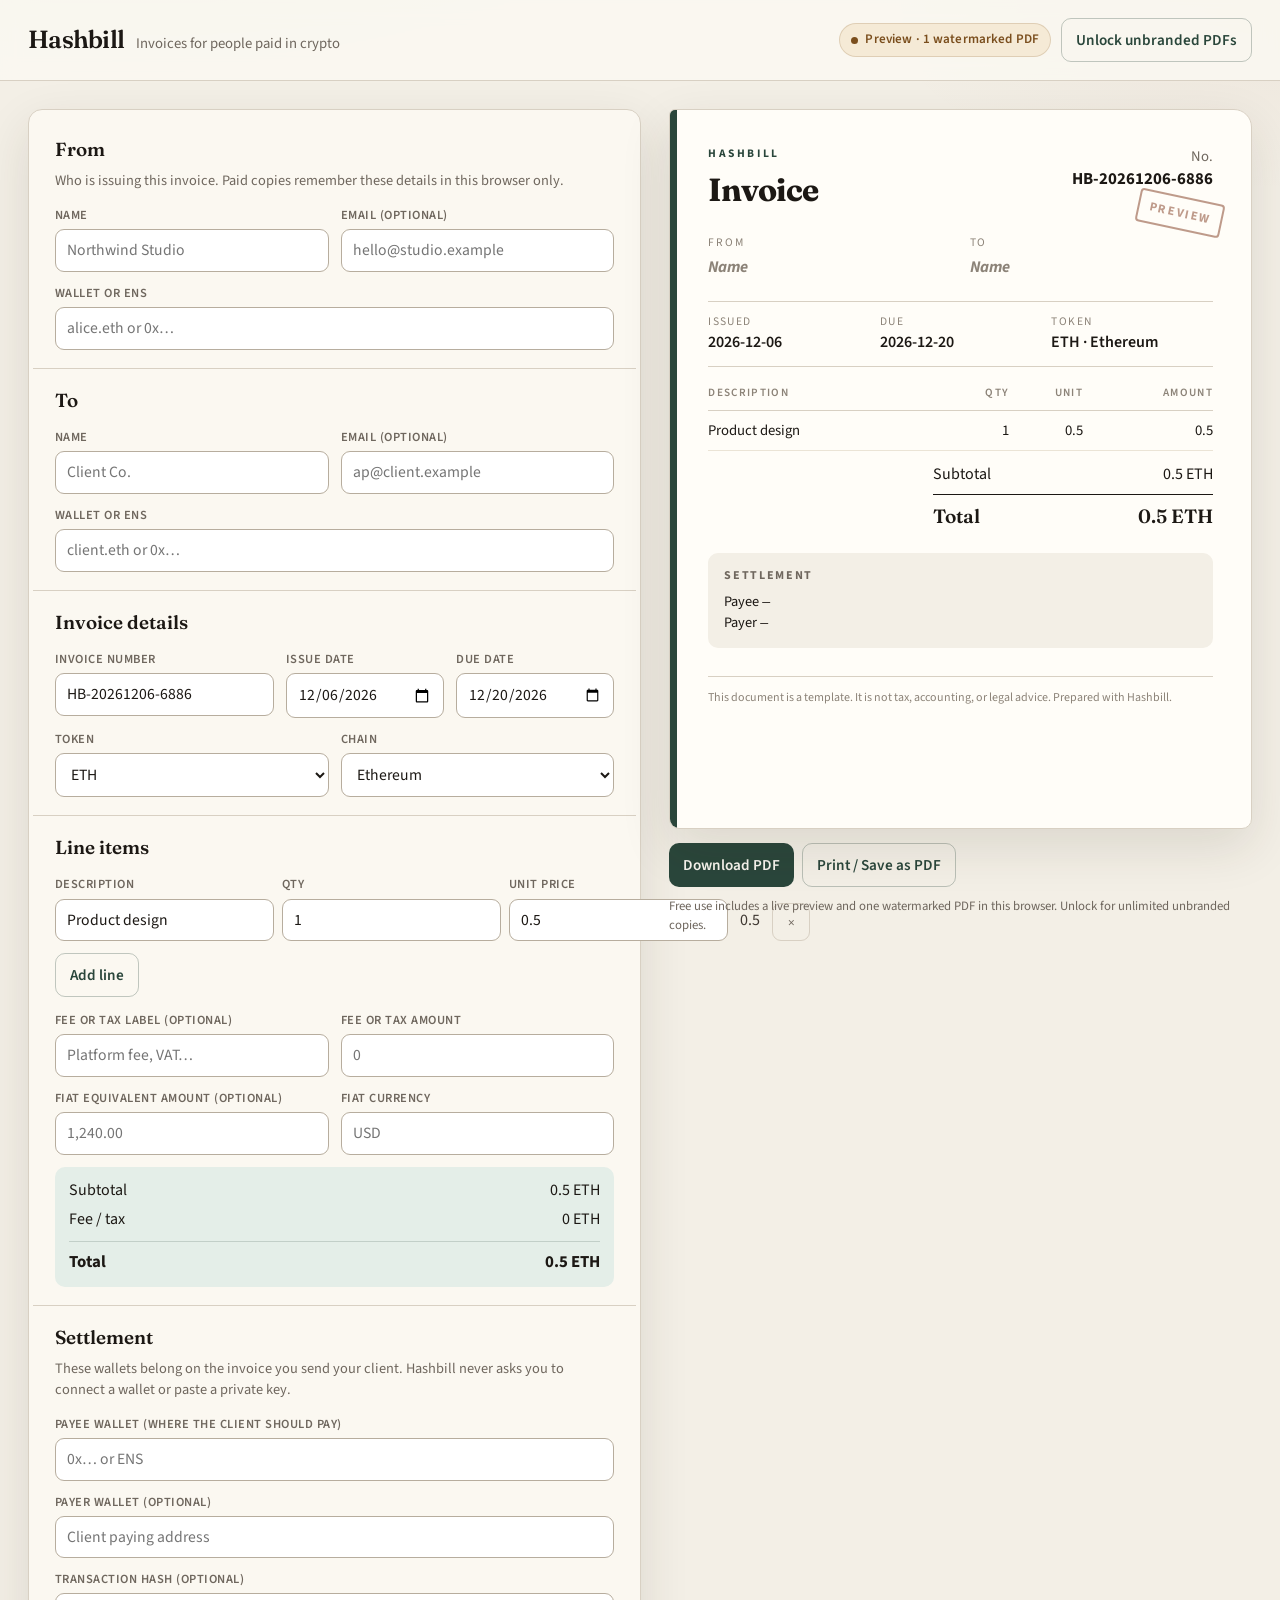
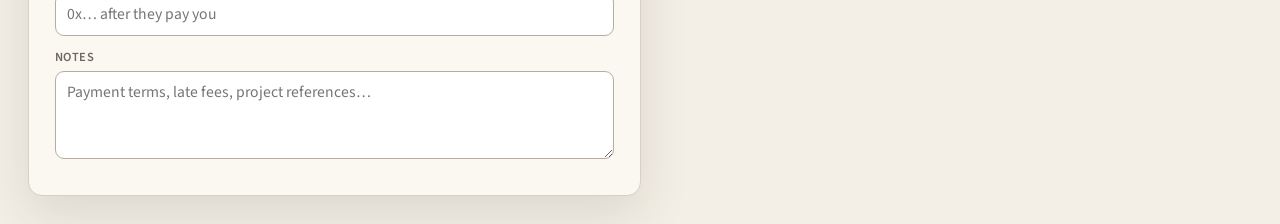
==== index.html @ 0ef956eb "Ship Hashbill v1, a static crypto invoice generator." ====
<!DOCTYPE html>
<html lang="en">
<head>
  <meta charset="utf-8">
  <meta name="viewport" content="width=device-width, initial-scale=1">
  <title>Hashbill — Crypto invoices, plainly</title>
  <meta name="description" content="Hashbill is a local invoice generator for people who get paid in crypto. Draft here, download a PDF. You never connect a wallet to this page.">
  <link rel="preconnect" href="https://fonts.googleapis.com">
  <link rel="preconnect" href="https://fonts.gstatic.com" crossorigin>
  <link href="https://fonts.googleapis.com/css2?family=Fraunces:opsz,wght@9..144,560;9..144,650&family=Source+Sans+3:ital,wght@0,400;0,600;1,400&display=swap" rel="stylesheet">
  <link rel="stylesheet" href="css/styles.css">
  <link rel="icon" href="data:image/svg+xml,%3Csvg xmlns='http://www.w3.org/2000/svg' viewBox='0 0 32 32'%3E%3Crect width='32' height='32' rx='6' fill='%232a463b'/%3E%3Ctext x='16' y='22' text-anchor='middle' font-size='16' fill='%23f7f4ee' font-family='Georgia'%3EH%3C/text%3E%3C/svg%3E">
</head>
<body>
  <a class="skip" href="#form">Skip to form</a>
  <header class="app-header">
    <a class="brand" href="./index.html">
      <span class="wordmark">Hashbill</span>
      <span class="tag">Invoices for people paid in crypto</span>
    </a>
    <div class="header-actions">
      <span id="tier-pill" class="pill"><span class="pill-dot"></span><span id="tier-label">Preview · 1 watermarked PDF</span></span>
      <button type="button" class="btn btn-ghost" id="btn-unlock-open">Unlock unbranded PDFs</button>
    </div>
  </header>

  <main class="layout">
    <section class="panel form-panel" id="form">
      <div class="section">
        <h2>From</h2>
        <p class="hint">Who is issuing this invoice. Paid copies remember these details in this browser only.</p>
        <div class="grid-2">
          <label>Name <input id="from-name" autocomplete="organization" placeholder="Northwind Studio"></label>
          <label>Email (optional) <input id="from-email" type="email" autocomplete="email" placeholder="hello@studio.example"></label>
        </div>
        <label style="margin-top:12px">Wallet or ENS <input id="from-wallet" spellcheck="false" placeholder="alice.eth or 0x…"></label>
      </div>

      <div class="section">
        <h2>To</h2>
        <div class="grid-2">
          <label>Name <input id="to-name" placeholder="Client Co."></label>
          <label>Email (optional) <input id="to-email" type="email" placeholder="ap@client.example"></label>
        </div>
        <label style="margin-top:12px">Wallet or ENS <input id="to-wallet" spellcheck="false" placeholder="client.eth or 0x…"></label>
      </div>

      <div class="section">
        <h2>Invoice details</h2>
        <div class="grid-3">
          <label>Invoice number <input id="inv-number" spellcheck="false"></label>
          <label>Issue date <input id="issue-date" type="date"></label>
          <label>Due date <input id="due-date" type="date"></label>
        </div>
        <div class="grid-2" style="margin-top:12px">
          <label>Token
            <select id="token">
              <option value="ETH">ETH</option>
              <option value="USDC">USDC</option>
              <option value="USDT">USDT</option>
              <option value="OTHER">Other</option>
            </select>
          </label>
          <label id="token-other-wrap" class="hidden">Other token <input id="token-other" placeholder="DAI, SOL…"></label>
          <label>Chain
            <select id="chain">
              <option>Ethereum</option>
              <option>Base</option>
              <option>Arbitrum</option>
              <option>Optimism</option>
              <option>Polygon</option>
              <option>Other</option>
            </select>
          </label>
        </div>
      </div>

      <div class="section">
        <h2>Line items</h2>
        <div id="line-items" class="line-items"></div>
        <div class="btn-row">
          <button type="button" class="btn btn-ghost" id="btn-add-line">Add line</button>
        </div>
        <div class="grid-2" style="margin-top:14px">
          <label>Fee or tax label (optional) <input id="fee-label" placeholder="Platform fee, VAT…"></label>
          <label>Fee or tax amount <input id="fee-amount" inputmode="decimal" placeholder="0"></label>
        </div>
        <div class="grid-2" style="margin-top:12px">
          <label>Fiat equivalent amount (optional) <input id="fiat-amount" inputmode="decimal" placeholder="1,240.00"></label>
          <label>Fiat currency <input id="fiat-ccy" maxlength="8" placeholder="USD"></label>
        </div>
        <div class="totals-box" id="totals-live"></div>
      </div>

      <div class="section">
        <h2>Settlement</h2>
        <p class="hint">These wallets belong on the invoice you send your client. Hashbill never asks you to connect a wallet or paste a private key.</p>
        <label>Payee wallet (where the client should pay) <input id="payee-wallet" spellcheck="false" placeholder="0x… or ENS"></label>
        <label style="margin-top:12px">Payer wallet (optional) <input id="payer-wallet" spellcheck="false" placeholder="Client paying address"></label>
        <label style="margin-top:12px">Transaction hash (optional) <input id="tx-hash" spellcheck="false" placeholder="0x… after they pay you"></label>
        <label style="margin-top:12px">Notes <textarea id="notes" placeholder="Payment terms, late fees, project references…"></textarea></label>
      </div>
    </section>

    <aside class="preview-col">
      <div class="preview-wrap">
        <article class="sheet" id="preview" aria-live="polite">
          <div id="preview-stamp" class="stamp">PREVIEW</div>
          <div id="preview-body"></div>
        </article>
        <div class="preview-actions">
          <button type="button" class="btn btn-primary" id="btn-pdf">Download PDF</button>
          <button type="button" class="btn btn-ghost" id="btn-print">Print / Save as PDF</button>
        </div>
        <p class="footnote" id="pdf-note">Free use includes a live preview and one watermarked PDF in this browser. Unlock for unlimited unbranded copies.</p>
      </div>
    </aside>
  </main>

  <dialog class="pay-dialog" id="pay-dialog" aria-labelledby="pay-title">
    <div class="pay-head">
      <div>
        <h2 id="pay-title">Unlock unbranded PDFs</h2>
        <p class="muted" style="margin:6px 0 0">A one-time Ethereum mainnet payment in this browser.</p>
      </div>
      <button type="button" class="icon-btn" id="btn-pay-close" aria-label="Close">×</button>
    </div>
    <div class="pay-body">
      <p class="pay-copy">
        Hashbill runs on this page. To drop the watermark and download unlimited PDFs here, send
        <strong>native ETH on Ethereum mainnet</strong> from any wallet you already use.
        This page never connects to your wallet, never asks for a signature, and never handles keys.
        The payment is for Hashbill, not for the invoice you are writing.
      </p>

      <div class="callout amount">
        <div class="label">Send exactly this amount</div>
        <div class="value" id="pay-amount">—</div>
        <div class="btn-row">
          <button type="button" class="btn btn-ghost" data-copy="pay-amount">Copy amount</button>
        </div>
      </div>

      <div class="callout">
        <div class="label">To this Ethereum address</div>
        <div class="value" id="pay-address">0x6c2094e511a6d6F5a44Ad3815fDAC7125D007a3D</div>
        <div class="btn-row">
          <button type="button" class="btn btn-ghost" data-copy="pay-address">Copy address</button>
        </div>
      </div>

      <div class="qr-row">
        <div id="qr" role="img" aria-label="QR code for the Ethereum payment"></div>
        <div>
          <p class="pay-copy" style="margin:0">
            Scan with your own wallet, then send the exact amount. A tiny extra (1–999,999 wei)
            is added to 0.004 ETH so we can match your transfer. After it confirms, this browser
            unlocks automatically. Keep the exact amount — it is also your backup unlock code.
          </p>
        </div>
      </div>

      <p class="status-line" id="pay-status">Waiting to watch the chain…</p>
      <div class="btn-row">
        <button type="button" class="btn btn-primary" id="btn-watch">Watch for my payment</button>
        <button type="button" class="btn btn-ghost" id="btn-check-now">Check now</button>
      </div>

      <div class="unlock-box">
        <h3 style="font-family:var(--serif);font-size:1.1rem;margin:0 0 8px">Already paid?</h3>
        <p class="hint">If a public RPC is blocked in this browser, confirm the transfer on a block explorer, then paste the exact amount you sent (your unlock code).</p>
        <label>Unlock code (exact ETH amount)
          <input id="unlock-code" spellcheck="false" placeholder="0.004000000000123456">
        </label>
        <label style="margin-top:10px">Or paste a transaction hash
          <input id="unlock-tx" spellcheck="false" placeholder="0x…">
        </label>
        <div class="btn-row">
          <button type="button" class="btn btn-ghost" id="btn-manual-unlock">Unlock with code</button>
          <button type="button" class="btn btn-ghost" id="btn-check-tx">Verify hash</button>
        </div>
        <p class="footnote" id="unlock-code-hint"></p>
      </div>
    </div>
  </dialog>

  <div class="toast" id="toast" role="status"></div>

  <script src="js/qr.js"></script>
  <script src="js/pdf.js"></script>
  <script src="js/payment.js"></script>
  <script src="js/app.js"></script>
</body>
</html>
---- css/styles.css ----
/* Hashbill v1 — original editorial invoice studio */
:root {
  --paper: #f3efe6;
  --paper-2: #ebe4d6;
  --sheet: #fbf8f1;
  --ink: #1c1814;
  --ink-soft: #3f3832;
  --muted: #6f675e;
  --faint: #8c8378;
  --rule: #d8d0c3;
  --rule-strong: #b7ad9e;
  --pine: #2a463b;
  --pine-2: #1e342c;
  --pine-wash: #e4eee8;
  --clay: #8a4b32;
  --clay-wash: #f3e6df;
  --warn: #7a4e1d;
  --warn-wash: #f5ead6;
  --good: #215c42;
  --good-wash: #dceee4;
  --shadow: 0 18px 50px rgba(48, 38, 22, 0.12);
  --radius: 14px;
  --serif: "Fraunces", "Iowan Old Style", Palatino, "Palatino Linotype", Georgia, serif;
  --sans: "Source Sans 3", "Segoe UI", system-ui, sans-serif;
  --mono: "Source Code Pro", ui-monospace, "SFMono-Regular", Menlo, Consolas, monospace;
}

*, *::before, *::after { box-sizing: border-box; }

html, body {
  margin: 0;
  padding: 0;
  background: var(--paper);
  color: var(--ink);
  font-family: var(--sans);
  font-size: 16px;
  line-height: 1.45;
  min-height: 100%;
}

body {
  background-image:
    radial-gradient(1200px 500px at 10% -10%, rgba(42, 70, 59, 0.07), transparent 50%),
    radial-gradient(900px 420px at 100% 0%, rgba(138, 75, 50, 0.06), transparent 46%);
}

a { color: var(--pine); }

.skip {
  position: absolute;
  left: -999px;
  top: 0;
}
.skip:focus {
  left: 12px;
  top: 12px;
  z-index: 50;
  background: #fff;
  padding: 8px 12px;
  border-radius: 8px;
}

.app-header {
  display: flex;
  align-items: center;
  justify-content: space-between;
  gap: 16px;
  padding: 18px 28px;
  border-bottom: 1px solid var(--rule);
  background: rgba(251, 248, 241, 0.86);
  backdrop-filter: blur(10px);
  position: sticky;
  top: 0;
  z-index: 20;
}

.brand {
  display: flex;
  align-items: baseline;
  gap: 12px;
  text-decoration: none;
  color: inherit;
}

.wordmark {
  font-family: var(--serif);
  font-weight: 600;
  font-size: 1.55rem;
  letter-spacing: -0.03em;
}

.tag {
  color: var(--muted);
  font-size: 0.92rem;
}

.header-actions {
  display: flex;
  align-items: center;
  gap: 10px;
  flex-wrap: wrap;
  justify-content: flex-end;
}

.pill {
  display: inline-flex;
  align-items: center;
  gap: 7px;
  border-radius: 999px;
  padding: 6px 11px;
  font-size: 0.82rem;
  font-weight: 600;
  letter-spacing: 0.01em;
  background: var(--warn-wash);
  color: var(--warn);
  border: 1px solid rgba(122, 78, 29, 0.18);
}

.pill.unlocked {
  background: var(--good-wash);
  color: var(--good);
  border-color: rgba(33, 92, 66, 0.2);
}

.pill-dot {
  width: 7px;
  height: 7px;
  border-radius: 50%;
  background: currentColor;
}

.layout {
  display: grid;
  grid-template-columns: minmax(320px, 1fr) minmax(340px, 0.95fr);
  gap: 28px;
  padding: 28px;
  max-width: 1280px;
  margin: 0 auto;
}

.panel {
  background: var(--sheet);
  border: 1px solid var(--rule);
  border-radius: var(--radius);
  box-shadow: var(--shadow);
}

.form-panel { padding: 8px 4px 18px; }

.section {
  padding: 18px 22px;
  border-bottom: 1px solid var(--rule);
}
.section:last-child { border-bottom: 0; }

.section h2 {
  margin: 0 0 14px;
  font-family: var(--serif);
  font-size: 1.18rem;
  font-weight: 600;
}

.hint {
  margin: -6px 0 14px;
  color: var(--muted);
  font-size: 0.9rem;
}

.grid-2, .grid-3, .grid-4 {
  display: grid;
  gap: 12px;
}
.grid-2 { grid-template-columns: 1fr 1fr; }
.grid-3 { grid-template-columns: 1fr 1fr 1fr; }
.grid-4 { grid-template-columns: 1.4fr 0.6fr 0.8fr 0.9fr auto; }

label {
  display: flex;
  flex-direction: column;
  gap: 5px;
  font-size: 0.78rem;
  font-weight: 600;
  letter-spacing: 0.04em;
  text-transform: uppercase;
  color: var(--muted);
}

input, select, textarea {
  font: inherit;
  color: var(--ink);
  background: #fff;
  border: 1px solid var(--rule-strong);
  border-radius: 9px;
  padding: 9px 11px;
  outline: none;
  text-transform: none;
  letter-spacing: 0;
  font-weight: 400;
  font-size: 0.98rem;
}

textarea { min-height: 88px; resize: vertical; }

input:focus, select:focus, textarea:focus {
  border-color: var(--pine);
  box-shadow: 0 0 0 3px rgba(42, 70, 59, 0.16);
}

.line-items { display: flex; flex-direction: column; gap: 8px; }

.line-row {
  display: grid;
  grid-template-columns: 1.5fr 0.55fr 0.75fr 0.85fr auto;
  gap: 8px;
  align-items: end;
}

.line-row .amount-read {
  padding: 9px 4px;
  color: var(--ink-soft);
  font-variant-numeric: tabular-nums;
}

.icon-btn, .text-btn, .btn {
  font-family: var(--sans);
  cursor: pointer;
}

.icon-btn {
  height: 38px;
  width: 38px;
  border-radius: 9px;
  border: 1px solid var(--rule);
  background: transparent;
  color: var(--muted);
}

.icon-btn:hover { background: var(--paper-2); color: var(--ink); }

.btn {
  display: inline-flex;
  align-items: center;
  justify-content: center;
  gap: 8px;
  border: 0;
  border-radius: 10px;
  padding: 10px 14px;
  font-weight: 600;
  font-size: 0.95rem;
}

.btn-primary {
  background: var(--pine);
  color: #f7f4ee;
}
.btn-primary:hover { background: var(--pine-2); }

.btn-ghost {
  background: transparent;
  color: var(--pine);
  border: 1px solid rgba(42, 70, 59, 0.28);
}
.btn-ghost:hover { background: var(--pine-wash); }

.btn-row {
  display: flex;
  flex-wrap: wrap;
  gap: 8px;
  margin-top: 12px;
}

.totals-box {
  margin-top: 12px;
  padding: 12px 14px;
  background: var(--pine-wash);
  border-radius: 10px;
  display: grid;
  gap: 6px;
}
.totals-box div {
  display: flex;
  justify-content: space-between;
  gap: 16px;
  font-variant-numeric: tabular-nums;
}
.totals-box .grand {
  font-weight: 700;
  font-size: 1.05rem;
  border-top: 1px solid rgba(42, 70, 59, 0.18);
  padding-top: 8px;
  margin-top: 4px;
}

.preview-col { position: relative; }

.preview-wrap {
  position: sticky;
  top: 92px;
}

.sheet {
  background: #fffdf8;
  border: 1px solid var(--rule);
  border-radius: 6px 18px 10px 10px;
  min-height: 720px;
  padding: 36px 38px 28px;
  box-shadow: var(--shadow);
  position: relative;
  overflow: hidden;
}

.sheet::before {
  content: "";
  position: absolute;
  left: 0; top: 0; bottom: 0;
  width: 7px;
  background: var(--pine);
}

.stamp {
  position: absolute;
  right: 28px;
  top: 86px;
  transform: rotate(12deg);
  border: 2px solid var(--clay);
  color: var(--clay);
  font-weight: 700;
  letter-spacing: 0.14em;
  padding: 6px 10px;
  border-radius: 4px;
  opacity: 0.55;
  pointer-events: none;
  font-size: 0.78rem;
}
.stamp.hidden { display: none; }

.inv-top {
  display: flex;
  justify-content: space-between;
  align-items: flex-start;
  gap: 16px;
  margin-bottom: 22px;
}

.inv-kicker {
  font-size: 0.72rem;
  letter-spacing: 0.22em;
  text-transform: uppercase;
  color: var(--pine);
  font-weight: 700;
}

.inv-title {
  font-family: var(--serif);
  font-size: 2rem;
  margin: 4px 0 0;
  letter-spacing: -0.03em;
}

.inv-num {
  text-align: right;
  color: var(--muted);
  font-size: 0.92rem;
}
.inv-num strong {
  display: block;
  color: var(--ink);
  font-size: 1.05rem;
  font-variant-numeric: tabular-nums;
}

.parties {
  display: grid;
  grid-template-columns: 1fr 1fr;
  gap: 18px;
  margin: 8px 0 22px;
}

.party-label {
  font-size: 0.72rem;
  letter-spacing: 0.16em;
  text-transform: uppercase;
  color: var(--faint);
  margin-bottom: 4px;
}

.party-name { font-weight: 700; font-size: 1.02rem; }
.party-meta { color: var(--muted); font-size: 0.9rem; word-break: break-word; }

.meta-row {
  display: grid;
  grid-template-columns: repeat(3, 1fr);
  gap: 10px;
  padding: 12px 0;
  border-top: 1px solid var(--rule);
  border-bottom: 1px solid var(--rule);
  margin-bottom: 18px;
}

.meta-row span { display: block; color: var(--faint); font-size: 0.72rem; letter-spacing: 0.12em; text-transform: uppercase; }
.meta-row strong { font-weight: 600; }

.inv-table { width: 100%; border-collapse: collapse; font-size: 0.92rem; }
.inv-table th {
  text-align: left;
  font-size: 0.7rem;
  letter-spacing: 0.12em;
  text-transform: uppercase;
  color: var(--faint);
  font-weight: 600;
  padding: 0 0 8px;
  border-bottom: 1px solid var(--rule);
}
.inv-table th:nth-child(2),
.inv-table th:nth-child(3),
.inv-table th:nth-child(4),
.inv-table td:nth-child(2),
.inv-table td:nth-child(3),
.inv-table td:nth-child(4) { text-align: right; }
.inv-table td {
  padding: 9px 0;
  border-bottom: 1px solid var(--paper-2);
  vertical-align: top;
}

.inv-totals {
  margin-left: auto;
  width: min(280px, 100%);
  margin-top: 12px;
}
.inv-totals p {
  display: flex;
  justify-content: space-between;
  margin: 6px 0;
  font-variant-numeric: tabular-nums;
}
.inv-totals .grand {
  font-family: var(--serif);
  font-size: 1.2rem;
  font-weight: 600;
  border-top: 1px solid var(--ink);
  padding-top: 8px;
  margin-top: 8px;
}

.paybox {
  margin-top: 22px;
  padding: 14px 16px;
  background: var(--paper);
  border-radius: 10px;
  font-size: 0.9rem;
}
.paybox h3 {
  margin: 0 0 8px;
  font-size: 0.75rem;
  letter-spacing: 0.14em;
  text-transform: uppercase;
  color: var(--muted);
  font-weight: 700;
}
.paybox code, .mono {
  font-family: var(--mono);
  font-size: 0.82rem;
  word-break: break-all;
}

.notes { margin-top: 16px; color: var(--ink-soft); white-space: pre-wrap; }

.disclaimer {
  margin-top: 28px;
  padding-top: 12px;
  border-top: 1px solid var(--rule);
  color: var(--faint);
  font-size: 0.75rem;
}

.preview-actions {
  display: flex;
  gap: 8px;
  margin-top: 14px;
  flex-wrap: wrap;
}

.muted { color: var(--muted); }
.hidden { display: none !important; }
.empty { color: var(--faint); font-style: italic; }

dialog.pay-dialog {
  width: min(560px, 94vw);
  border: 1px solid var(--rule);
  border-radius: 16px;
  padding: 0;
  background: var(--sheet);
  box-shadow: var(--shadow);
  color: inherit;
}
dialog.pay-dialog::backdrop {
  background: rgba(28, 24, 20, 0.38);
}

.pay-head {
  padding: 18px 22px 10px;
  display: flex;
  justify-content: space-between;
  align-items: flex-start;
  gap: 12px;
}
.pay-head h2 {
  margin: 0;
  font-family: var(--serif);
  font-size: 1.45rem;
}
.pay-body { padding: 0 22px 22px; }

.pay-copy {
  color: var(--ink-soft);
  margin: 0 0 16px;
}

.callout {
  background: var(--pine-wash);
  border-radius: 12px;
  padding: 14px 14px 12px;
  margin-bottom: 14px;
}
.callout .label {
  font-size: 0.72rem;
  letter-spacing: 0.14em;
  text-transform: uppercase;
  color: var(--muted);
  font-weight: 700;
}
.callout .value {
  font-family: var(--mono);
  font-size: 1.05rem;
  margin-top: 4px;
  word-break: break-all;
}
.callout.amount .value {
  font-family: var(--serif);
  font-size: 1.7rem;
  letter-spacing: -0.03em;
}

.qr-row {
  display: grid;
  grid-template-columns: 168px 1fr;
  gap: 16px;
  align-items: center;
  margin: 8px 0 16px;
}
#qr {
  width: 168px;
  height: 168px;
  background: #fff;
  border: 1px solid var(--rule);
  border-radius: 12px;
  padding: 8px;
}
#qr img, #qr canvas, #qr table { width: 100% !important; height: 100% !important; }

.status-line {
  min-height: 1.4em;
  font-size: 0.92rem;
  margin: 8px 0 12px;
}

.unlock-box {
  margin-top: 8px;
  padding-top: 12px;
  border-top: 1px dashed var(--rule);
}

.toast {
  position: fixed;
  bottom: 18px;
  left: 50%;
  transform: translateX(-50%);
  background: var(--ink);
  color: #f7f4ee;
  padding: 10px 14px;
  border-radius: 999px;
  font-size: 0.9rem;
  opacity: 0;
  pointer-events: none;
  transition: opacity 0.2s ease;
  z-index: 60;
}
.toast.show { opacity: 1; }

.footnote {
  font-size: 0.8rem;
  color: var(--muted);
  margin-top: 10px;
}

@media (max-width: 980px) {
  .layout { grid-template-columns: 1fr; padding: 16px; }
  .preview-wrap { position: static; }
  .app-header { padding: 14px 16px; }
  .tag { display: none; }
  .grid-2, .grid-3 { grid-template-columns: 1fr; }
  .line-row, .grid-4 { grid-template-columns: 1fr 1fr; }
  .line-row .desc { grid-column: 1 / -1; }
  .parties, .meta-row, .qr-row { grid-template-columns: 1fr; }
  .inv-top { flex-direction: column; }
  .inv-num { text-align: left; }
  .sheet { padding: 24px 18px; }
}

@media print {
  body { background: #fff; }
  .app-header, .form-panel, .preview-actions, dialog, .toast { display: none !important; }
  .layout { display: block; padding: 0; max-width: none; }
  .preview-wrap { position: static; }
  .sheet {
    box-shadow: none;
    border: 0;
    min-height: 0;
  }
}
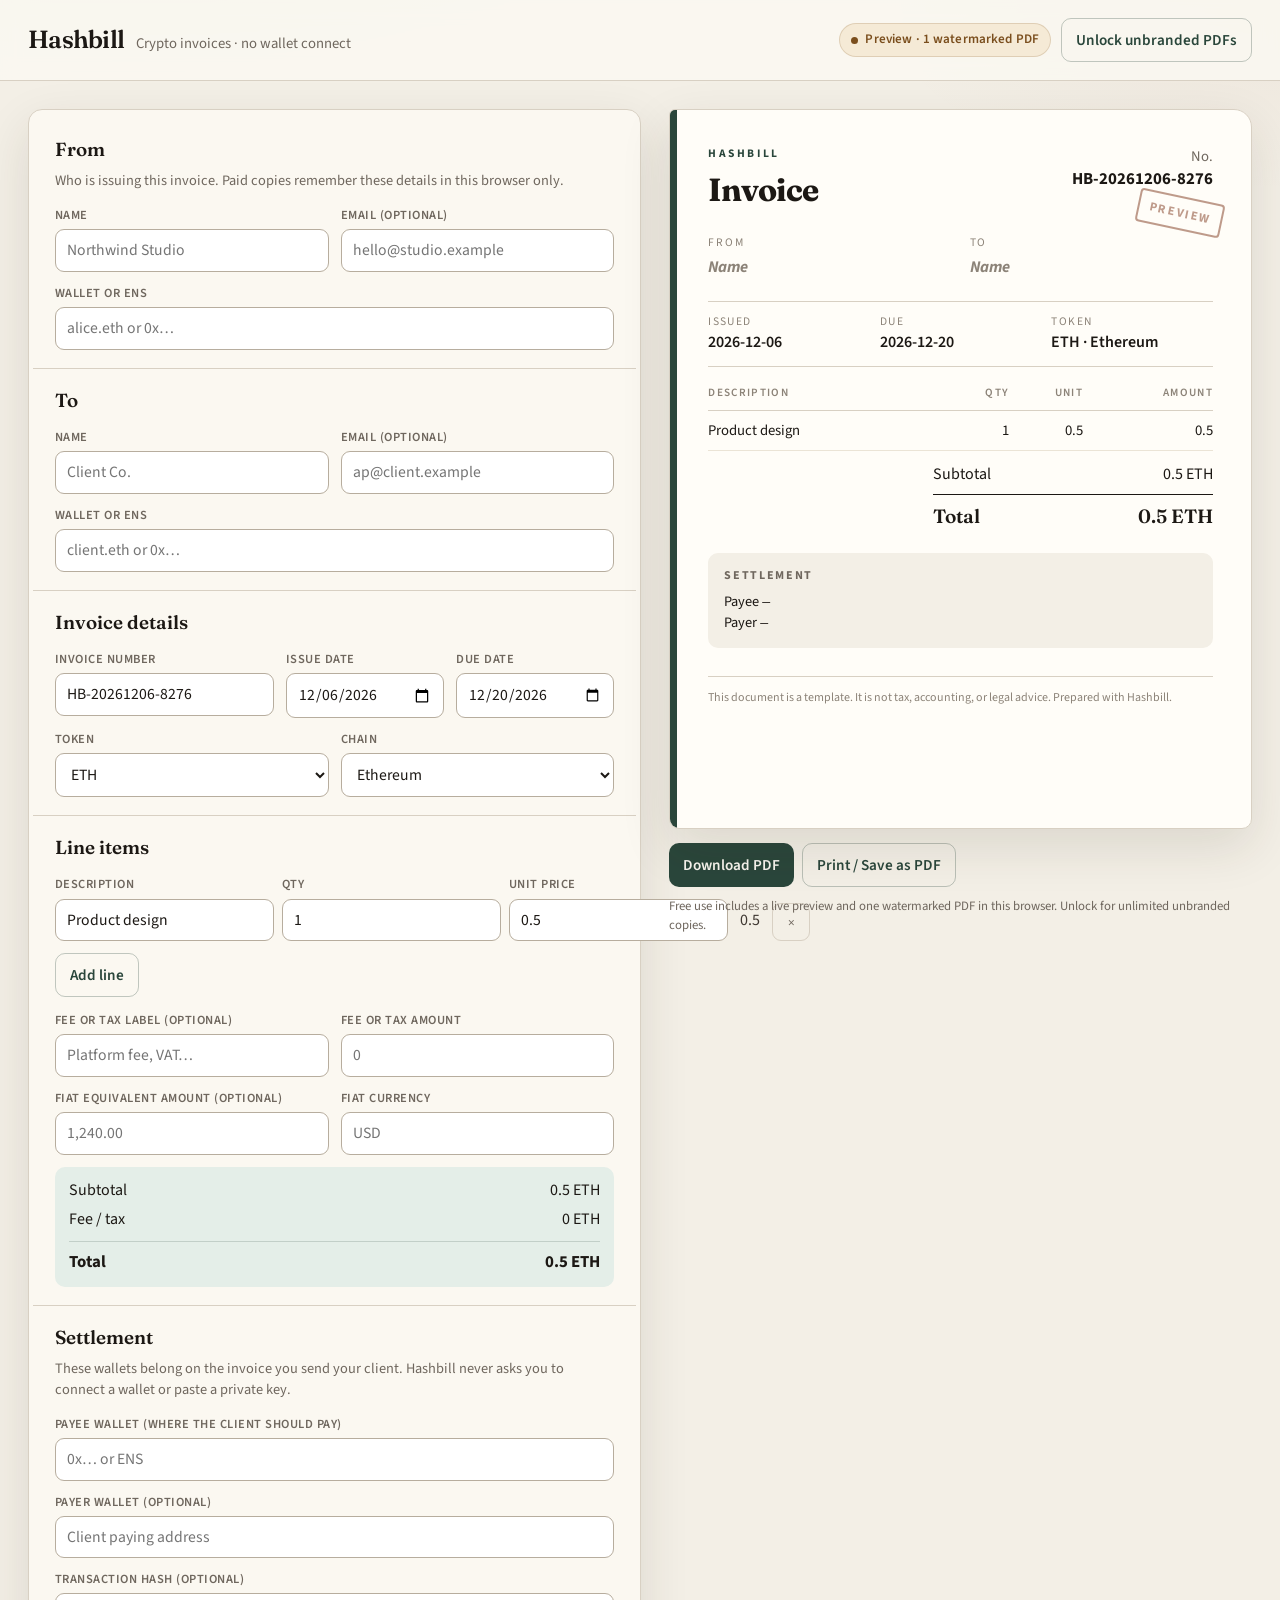
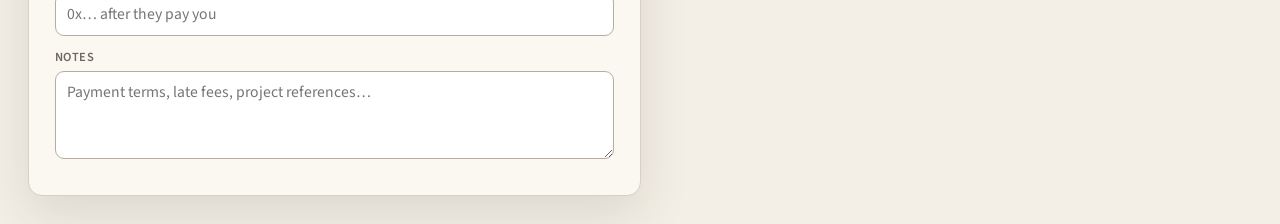
==== commit 48e71e6f: "Sharpen TikTok landing copy and add Open Graph meta. Make the header tag name the no-connect promise" ====
--- a/index.html
+++ b/index.html
@@ -4,7 +4,14 @@
   <meta charset="utf-8">
   <meta name="viewport" content="width=device-width, initial-scale=1">
   <title>Hashbill — Crypto invoices, plainly</title>
-  <meta name="description" content="Hashbill is a local invoice generator for people who get paid in crypto. Draft here, download a PDF. You never connect a wallet to this page.">
+  <meta name="description" content="Hashbill is a browser invoice generator for people paid in crypto. Draft, preview, download a PDF. No wallet connect, no keys, no account.">
+  <meta property="og:title" content="Hashbill — Crypto invoices, plainly">
+  <meta property="og:description" content="Draft crypto invoices in the browser. Download a PDF. No wallet connect, no keys, no account.">
+  <meta property="og:type" content="website">
+  <meta property="og:url" content="https://esoulstep.github.io/hashbill/">
+  <meta name="twitter:card" content="summary">
+  <meta name="twitter:title" content="Hashbill — Crypto invoices, plainly">
+  <meta name="twitter:description" content="Draft crypto invoices in the browser. Download a PDF. No wallet connect, no keys, no account.">
   <link rel="preconnect" href="https://fonts.googleapis.com">
   <link rel="preconnect" href="https://fonts.gstatic.com" crossorigin>
   <link href="https://fonts.googleapis.com/css2?family=Fraunces:opsz,wght@9..144,560;9..144,650&family=Source+Sans+3:ital,wght@0,400;0,600;1,400&display=swap" rel="stylesheet">
@@ -16,7 +23,7 @@
   <header class="app-header">
     <a class="brand" href="./index.html">
       <span class="wordmark">Hashbill</span>
-      <span class="tag">Invoices for people paid in crypto</span>
+      <span class="tag">Crypto invoices · no wallet connect</span>
     </a>
     <div class="header-actions">
       <span id="tier-pill" class="pill"><span class="pill-dot"></span><span id="tier-label">Preview · 1 watermarked PDF</span></span>
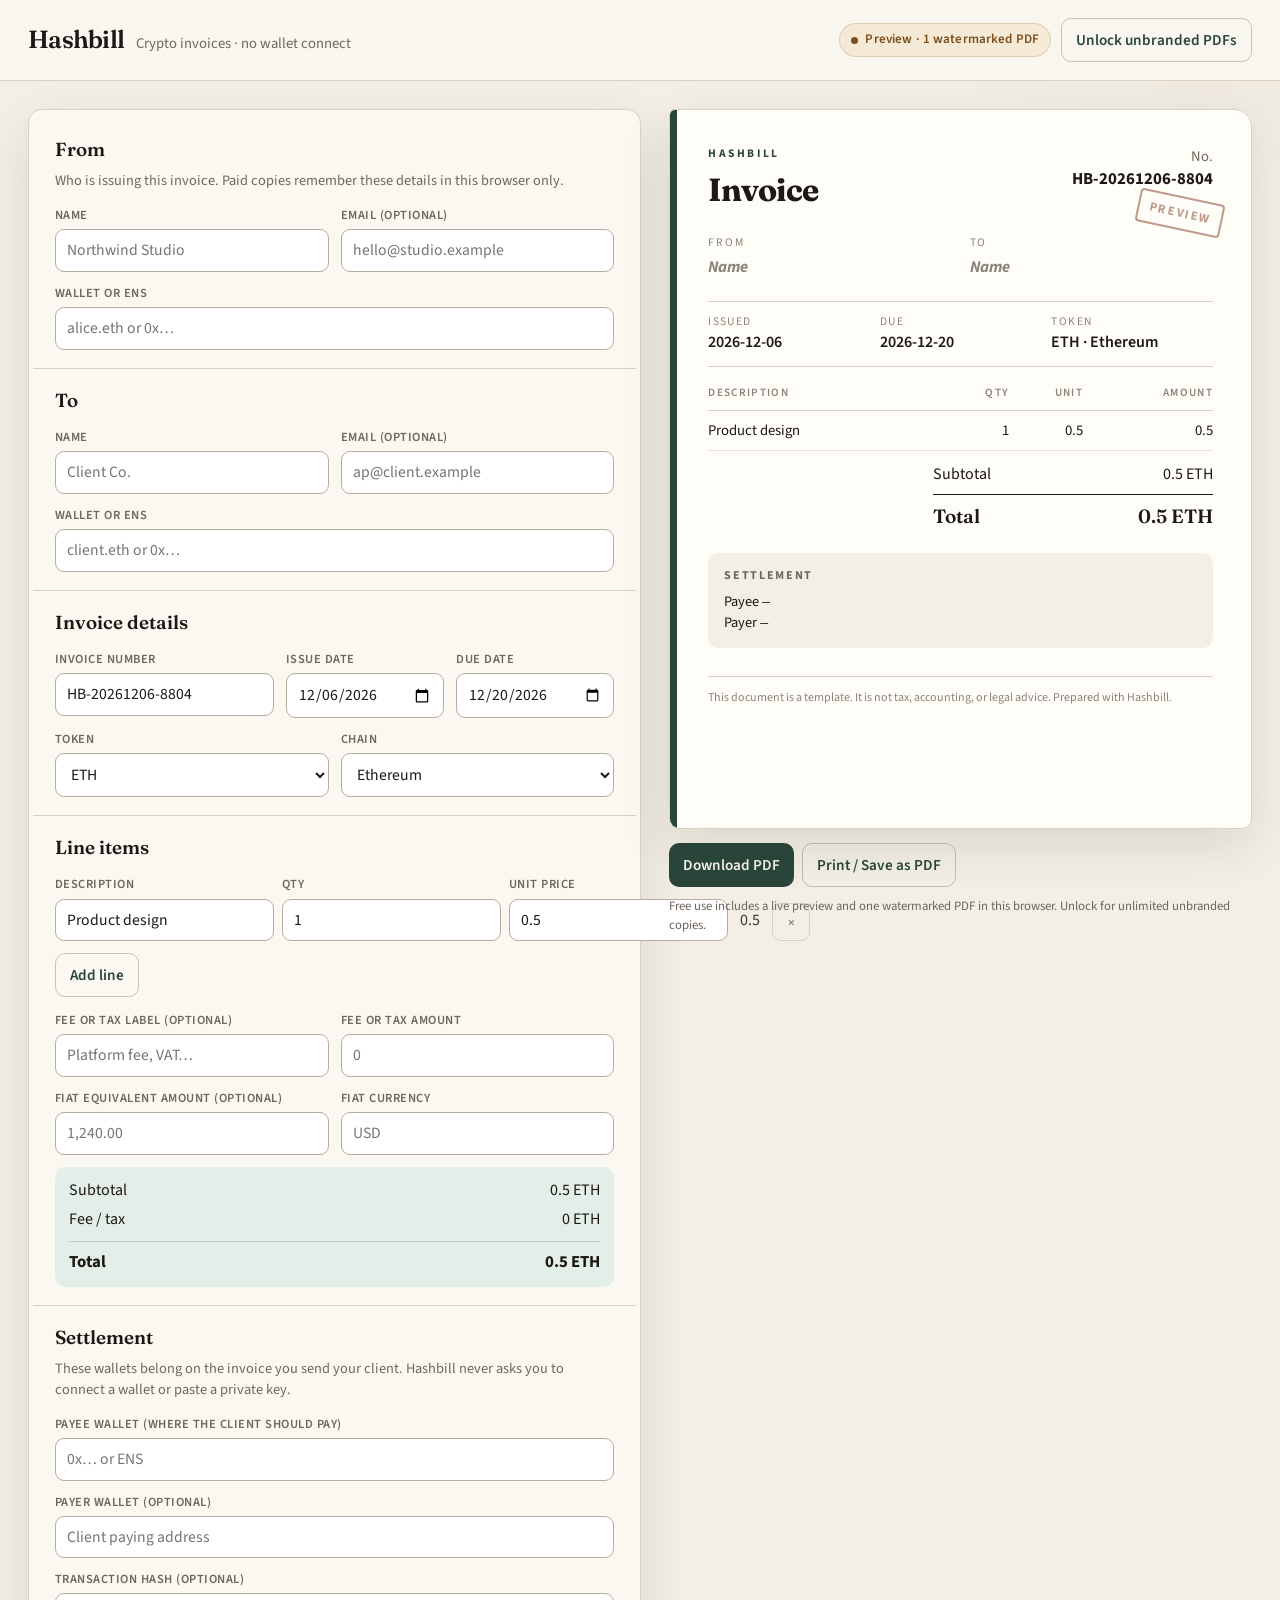
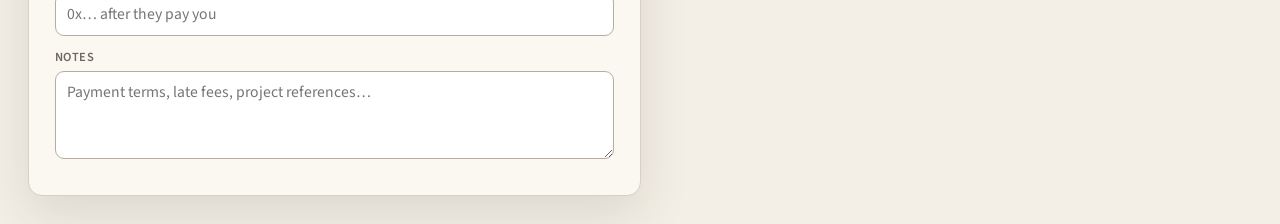
==== commit f09bc1e8: "Fix free unlock: require a confirmed tx hash, never the displayed amount" ====
--- a/index.html
+++ b/index.html
@@ -162,7 +162,7 @@
           <p class="pay-copy" style="margin:0">
             Scan with your own wallet, then send the exact amount. A tiny extra (1–999,999 wei)
             is added to 0.004 ETH so we can match your transfer. After it confirms, this browser
-            unlocks automatically. Keep the exact amount — it is also your backup unlock code.
+            unlocks automatically. If watching fails, paste the transaction hash below.
           </p>
         </div>
       </div>
@@ -175,15 +175,11 @@
 
       <div class="unlock-box">
         <h3 style="font-family:var(--serif);font-size:1.1rem;margin:0 0 8px">Already paid?</h3>
-        <p class="hint">If a public RPC is blocked in this browser, confirm the transfer on a block explorer, then paste the exact amount you sent (your unlock code).</p>
-        <label>Unlock code (exact ETH amount)
-          <input id="unlock-code" spellcheck="false" placeholder="0.004000000000123456">
-        </label>
-        <label style="margin-top:10px">Or paste a transaction hash
+        <p class="hint">If a public RPC is blocked in this browser, confirm the transfer on a block explorer, then paste the transaction hash. The send amount is not an unlock code.</p>
+        <label>Transaction hash
           <input id="unlock-tx" spellcheck="false" placeholder="0x…">
         </label>
         <div class="btn-row">
-          <button type="button" class="btn btn-ghost" id="btn-manual-unlock">Unlock with code</button>
           <button type="button" class="btn btn-ghost" id="btn-check-tx">Verify hash</button>
         </div>
         <p class="footnote" id="unlock-code-hint"></p>
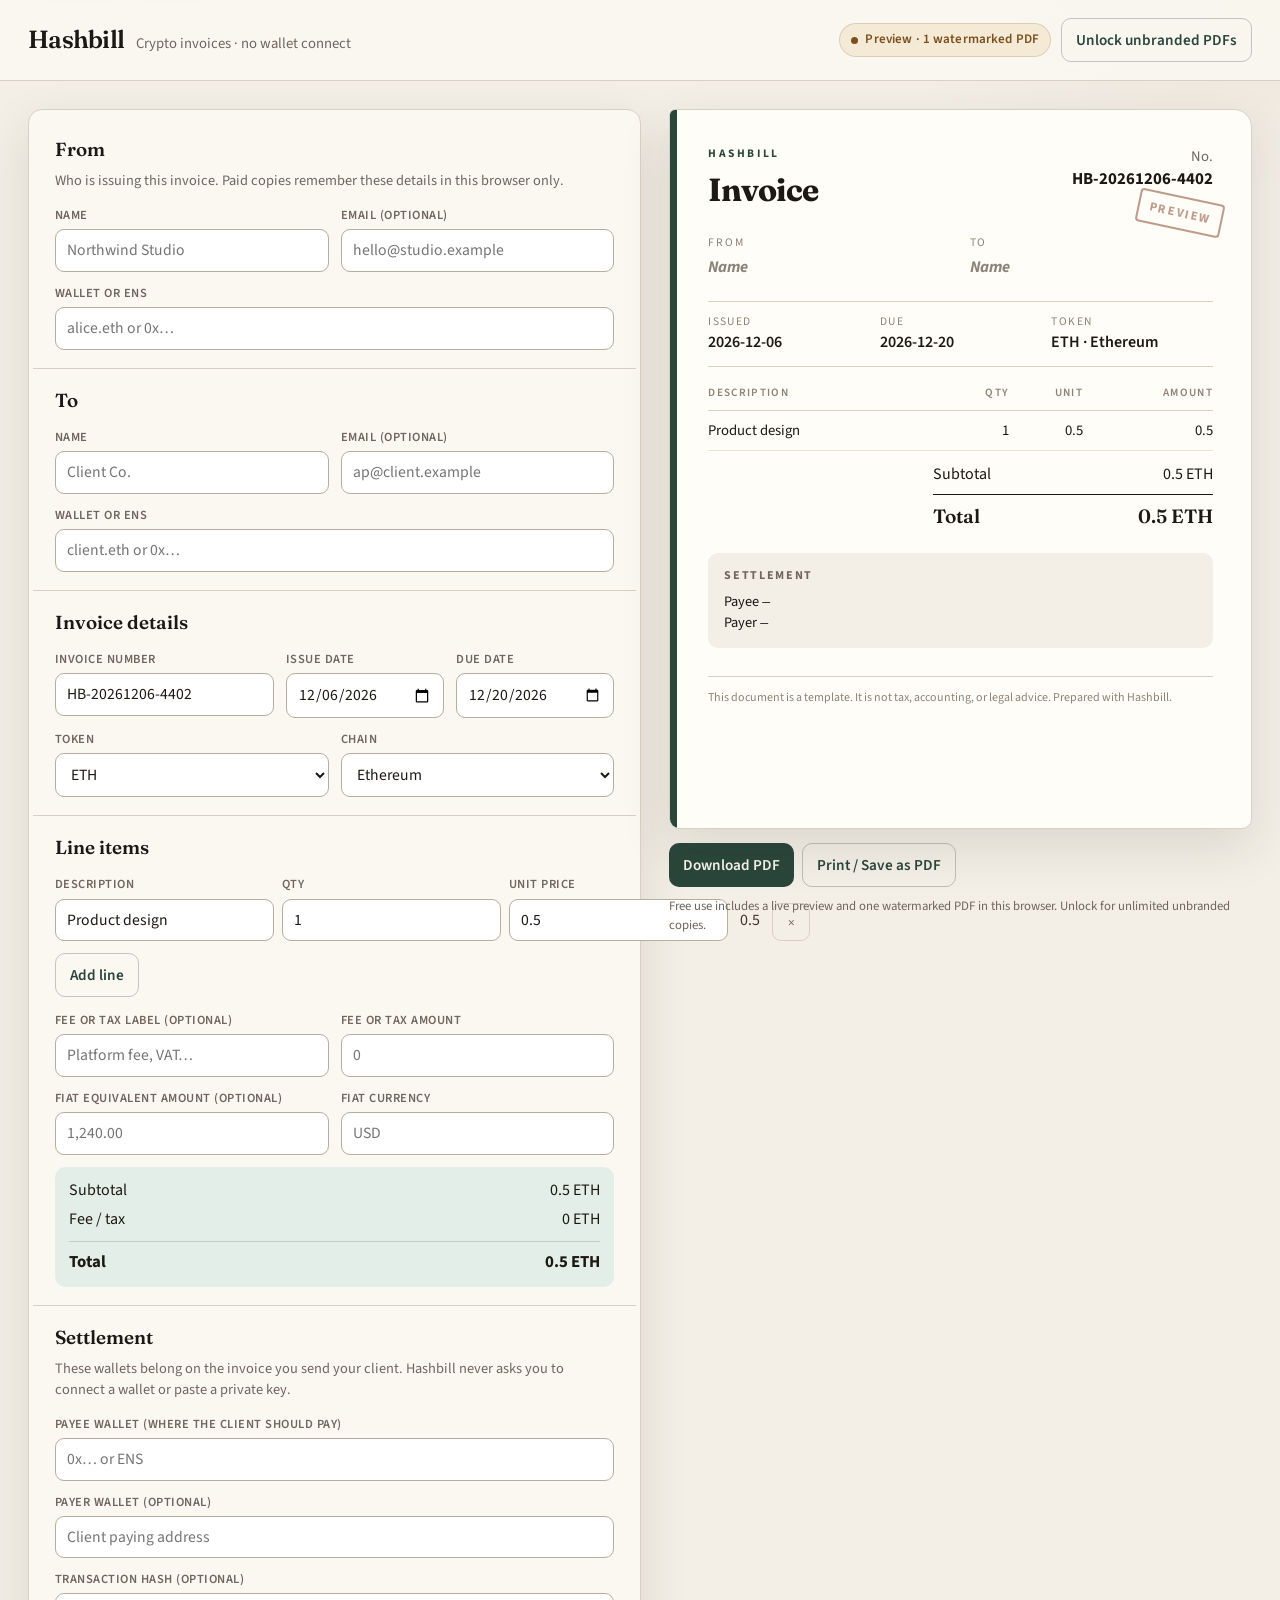
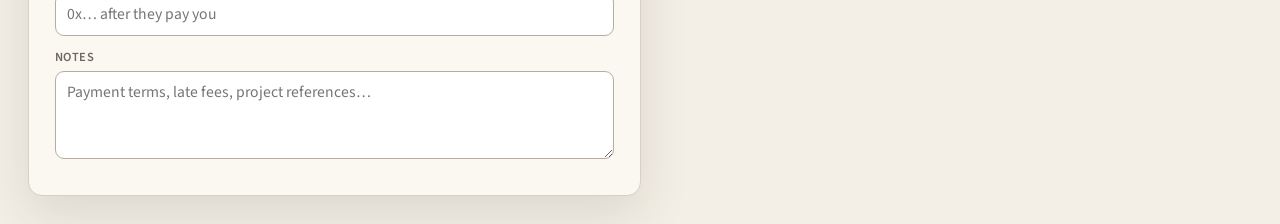
==== commit 492c234d: "Wire og:image and summary_large_image card" ====
--- a/index.html
+++ b/index.html
@@ -9,7 +9,11 @@
   <meta property="og:description" content="Draft crypto invoices in the browser. Download a PDF. No wallet connect, no keys, no account.">
   <meta property="og:type" content="website">
   <meta property="og:url" content="https://esoulstep.github.io/hashbill/">
-  <meta name="twitter:card" content="summary">
+  <meta property="og:image" content="https://esoulstep.github.io/hashbill/og.png">
+  <meta property="og:image:width" content="1200">
+  <meta property="og:image:height" content="630">
+  <meta name="twitter:card" content="summary_large_image">
+  <meta name="twitter:image" content="https://esoulstep.github.io/hashbill/og.png">
   <meta name="twitter:title" content="Hashbill — Crypto invoices, plainly">
   <meta name="twitter:description" content="Draft crypto invoices in the browser. Download a PDF. No wallet connect, no keys, no account.">
   <link rel="preconnect" href="https://fonts.googleapis.com">
